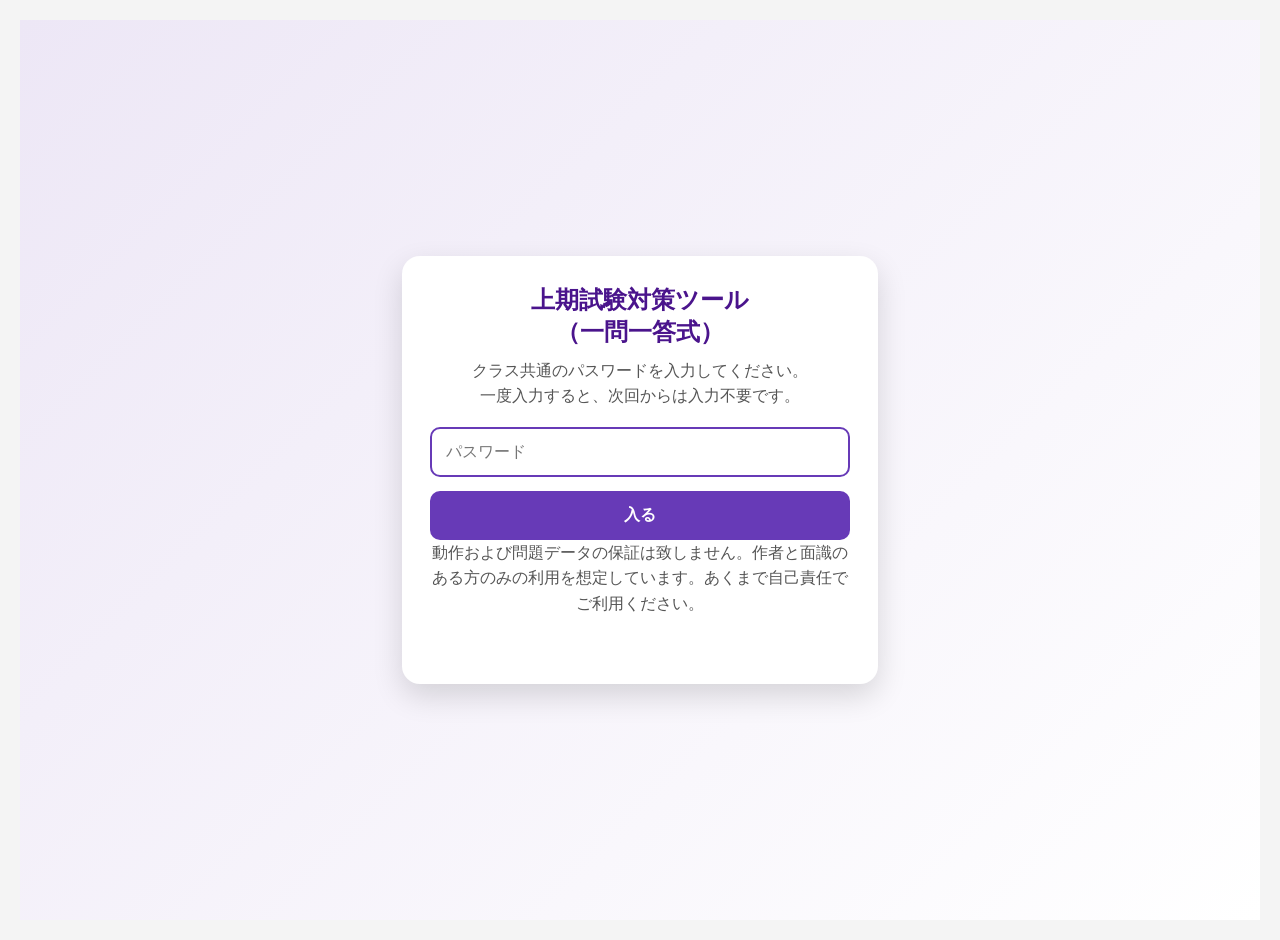
==== index.html @ c249b5f9 "Update index.html" ====
<!DOCTYPE html>
<html lang="ja">
<head>
<!-- PASSWORD_GUARD_VERSION: 2026c1_fixed2 -->
<meta charset="UTF-8">
<meta name="viewport" content="width=device-width, initial-scale=1.0">
<link rel="manifest" href="manifest.json">
<link rel="stylesheet" href="style.css">
<meta name="theme-color" content="#673AB7">

<style>
/* パスワードガード用 */
body.auth-locked .container {
  display: none !important;
}

#passwordGate {
  min-height: 100vh;
  display: flex;
  align-items: center;
  justify-content: center;
  padding: 24px;
  box-sizing: border-box;
  background: linear-gradient(135deg, #ede7f6, #ffffff);
}

.password-card {
  width: 100%;
  max-width: 420px;
  background: #ffffff;
  border-radius: 18px;
  padding: 28px;
  box-shadow: 0 12px 30px rgba(0, 0, 0, 0.14);
  text-align: center;
}

.password-card h1 {
  margin: 0 0 10px;
  font-size: 24px;
  color: #4a148c;
}

.password-card p {
  margin: 0 0 18px;
  color: #555;
  line-height: 1.6;
}

#passwordInput {
  width: 100%;
  box-sizing: border-box;
  padding: 14px;
  font-size: 16px;
  border: 2px solid #d1c4e9;
  border-radius: 10px;
  outline: none;
}

#passwordInput:focus {
  border-color: #673AB7;
}

#loginBtn {
  width: 100%;
  margin-top: 14px;
  padding: 14px;
  font-size: 16px;
  font-weight: bold;
  color: #ffffff;
  background: #673AB7;
  border: none;
  border-radius: 10px;
  cursor: pointer;
}

#loginBtn:hover {
  opacity: 0.9;
}

#passwordError {
  min-height: 22px;
  margin-top: 12px;
  color: #d32f2f;
  font-weight: bold;
}


body.auth-locked #passwordGate {
  display: flex !important;
}

body.auth-locked #themeToggle,
body.auth-locked #quizArea,
body.auth-locked #categoryArea,
body.auth-locked #statsArea {
  display: none !important;
}

body:not(.auth-locked) #passwordGate {
  display: none !important;
}
</style>
<script>
/*
  共通パスワード設定
  現在のパスワード: xxxxxx

  パスワードを変更する場合は、下の PASSWORD_HASH を新しいパスワードのSHA-256に変更し、
  AUTH_VERSION も v2, v3... のように変更してください。
  そうすると、すでに認証済みの人にも再入力を求められます。
*/
document.addEventListener('DOMContentLoaded', function () {
  const AUTH_VERSION = 'v1';
  const AUTH_KEY = 'shefQuizAuthenticatedVersion';
  const PASSWORD_HASH = '8fdc980de40254731422ea0e5ca7711b1dbfdc1279aa105863bb4b7db79f100e';

  const body = document.body;

  function isAuthenticated() {
    return localStorage.getItem(AUTH_KEY) === AUTH_VERSION;
  }

  function unlockApp() {
    body.classList.remove('auth-locked');
  }

  function lockApp() {
    body.classList.add('auth-locked');
  }

  async function sha256(text) {
    const data = new TextEncoder().encode(text);
    const hashBuffer = await crypto.subtle.digest('SHA-256', data);
    return Array.from(new Uint8Array(hashBuffer))
      .map(function (b) { return b.toString(16).padStart(2, '0'); })
      .join('');
  }

  async function checkPassword() {
    const input = document.getElementById('passwordInput');
    const error = document.getElementById('passwordError');
    const password = input.value;

    error.textContent = '';

    if (!password) {
      error.textContent = 'パスワードを入力してください。';
      return;
    }

    try {
      const inputHash = await sha256(password);
      if (inputHash === PASSWORD_HASH) {
        localStorage.setItem(AUTH_KEY, AUTH_VERSION);
        input.value = '';
        unlockApp();
      } else {
        error.textContent = 'パスワードが違います。';
        input.select();
      }
    } catch (e) {
      error.textContent = 'このブラウザでは認証処理が使えません。Chromeなどで開いてください。';
    }
  }

  if (isAuthenticated()) {
    unlockApp();
  } else {
    lockApp();
    setTimeout(function () {
      const input = document.getElementById('passwordInput');
      if (input) input.focus();
    }, 100);
  }

  const loginBtn = document.getElementById('loginBtn');
  const passwordInput = document.getElementById('passwordInput');

  if (loginBtn) {
    loginBtn.addEventListener('click', checkPassword);
  }

  if (passwordInput) {
    passwordInput.addEventListener('keydown', function (event) {
      if (event.key === 'Enter') {
        checkPassword();
      }
    });
  }
});
</script>

</head>
<body class="auth-locked">

<noscript>
  <div style="padding:16px; color:#b00020; font-weight:bold; text-align:center;">
    このアプリを使うにはJavaScriptを有効にしてください。
  </div>
</noscript>


<div id="passwordGate">
  <div class="password-card">
    <h1>上期試験対策ツール<br>（一問一答式）</h1>
    <p>クラス共通のパスワードを入力してください。<br>一度入力すると、次回からは入力不要です。</p>
    <input type="password" id="passwordInput" placeholder="パスワード" autocomplete="current-password">
    <button id="loginBtn" type="button">入る</button>
    <p>動作および問題データの保証は致しません。作者と面識のある方のみの利用を想定しています。あくまで自己責任でご利用ください。</p>
    <div id="passwordError" aria-live="polite"></div>
  </div>
</div>


<div class="container">

<div id="statsArea"></div>

<div id="categoryArea"></div>

<div id="quizArea" style="display:none;">

<h2 id="categoryTitle"></h2>

<div id="progress"></div>

<h3 id="question"></h3>

<div id="imageArea"></div>

<div id="choices"></div>

<div id="result"></div>

<button class="nextBtn" id="submitBtn">回答する</button>

<button class="nextBtn" id="nextBtn" style="display:none;">
次の問題へ
</button>
<button id="masterBtn">
✓ 覚えた
</button>


<div id="explanation"></div>

<button class="backBtn" id="backCategoryBtn">
カテゴリ選択へ戻る
</button>



</div>

<button id="themeToggle">🌙 ダークモード</button>

</div>


<script src="data/eiyougaku.js"></script>
<script src="data/syokuhingaku.js"></script>
<script src="data/foodsafety.js"></script>
<script src="data/healthylife.js?v-999"></script>
<script src="data/choririron.js"></script>
<script src="data/sekai.js"></script>
<script src="app.js"></script>

</body>
</html>
---- style.css ----
:root{
  --bg:#f4f4f4;
  --card:#ffffff;
  --text:#222;
}

body.dark{
  --bg:#1e1e1e;
  --card:#252525;
  --text:#f0f0f0;
}

body{
  margin:0;
  padding:20px;
  font-family:sans-serif;
  background:var(--bg);
  color:var(--text);

  transition:
    background 0.3s,
    color 0.3s;
}

.container{
  max-width:700px;
  margin:auto;
  background:var(--card);
  border-radius:15px;
  padding:20px;
  box-shadow:0 4px 12px rgba(0,0,0,0.15);
}

/* ボタン共通 */
button{
  width:100%;
  padding:14px;
  margin-top:10px;

  border:none;
  border-radius:10px;

  font-size:16px;
  cursor:pointer;

  -webkit-tap-highlight-color: transparent;

  transition:
    background 0.2s,
    color 0.2s,
    transform 0.1s,
    opacity 0.2s;
}

button:hover{
  opacity:0.92;
}

/* 選択肢 */
.choice{
  background:#e0e0e0;
  color:#222;
  border:1px solid #ccc;

  transition:
    background 0.2s,
    color 0.2s,
    transform 0.1s;
}

.choice:active{
  transform:scale(0.98);
}

/* ダークモード時の選択肢 */
body.dark .choice{
  background:#2b2b2b;
  color:#f5f5f5;
  border:1px solid #555;
}
body.dark .correct{
  background:#4CAF50 !important;
  color:white !important;
  border:2px solid #81C784 !important;
}

body.dark .wrong{
  background:#f44336 !important;
  color:white !important;
  border:2px solid #EF9A9A !important;
}
body.dark .selected{
  background:#2196F3 !important;
  color:white !important;

  border:2px solid #90CAF9 !important;

  box-shadow:
    0 0 0 2px rgba(144,202,249,0.25),
    0 4px 12px rgba(0,0,0,0.4);

  transform:scale(1.02);
}

/* 回答状態 */
.selected{
  background:#90CAF9;
  border:2px solid #1976D2;
}

.correct{
  background:#4CAF50;
  color:white;
}

.wrong{
  background:#f44336;
  color:white;
}

/* ボタン */
.nextBtn{
  background:#2196F3;
  color:white;
}

.categoryBtn{
  background:#673AB7;
  color:white;
}

.retryBtn{
  display:block;
  width:100%;

  margin-top:30px;
  padding:16px;

  border:none;
  border-radius:14px;

  background:#ff9800;
  color:white;

  font-size:16px;
  font-weight:bold;
}

body.dark .retryBtn{
  background:#ffb74d;
  color:#222;
}

.backBtn{
  margin-top:20px;
  background:#777;
  color:white;
}

/* ダークモード切替ボタン */
#themeToggle{

  display:block;

  width:100%;
  max-width:250px;

  margin:30px auto 0;

  padding:12px 16px;

  border:none;

  border-radius:999px;

  background:#673AB7;

  color:white;

  font-size:14px;

  transition:0.2s;
}

/* 画像 */
img{
  max-width:100%;
  border-radius:10px;
}

/* 解説 */
.mainExplanation{
  margin-top:10px;
  padding:12px;

  background:#f5f5f5;

  border-radius:10px;
}

body.dark .mainExplanation{
  background:#222;
  color:#fff;

  padding:15px;

  border-radius:12px;

  line-height:1.8;
}

.choiceExplanationTitle{
  margin-top:15px;
  font-size:18px;
}

body.dark .choiceExplanationTitle{
  color:#ffd54f;
  margin-top:20px;
}

.choiceExplanationItem{
  margin-top:10px;
  padding:10px;

  border-radius:10px;

  background:#fafafa;

  line-height:1.6;
}

body.dark .choiceExplanationItem{
  background:#2d2d2d;
  color:#fff;

  padding:12px;
  margin-top:10px;

  border-radius:10px;
}
body.dark .choice:hover{
  background:#404040;
  transform:translateY(-1px);
}

/* 間違えた選択肢は赤を優先 */
.selected.wrong{
  background:#f44336 !important;
  color:white !important;
  border:2px solid #EF9A9A !important;

  box-shadow:
    0 0 0 2px rgba(239,154,154,0.25),
    0 4px 12px rgba(0,0,0,0.4);
}

/* ダークモード時 */
body.dark .selected.wrong{
  background:#f44336 !important;
  color:white !important;
  border:2px solid #EF9A9A !important;
}
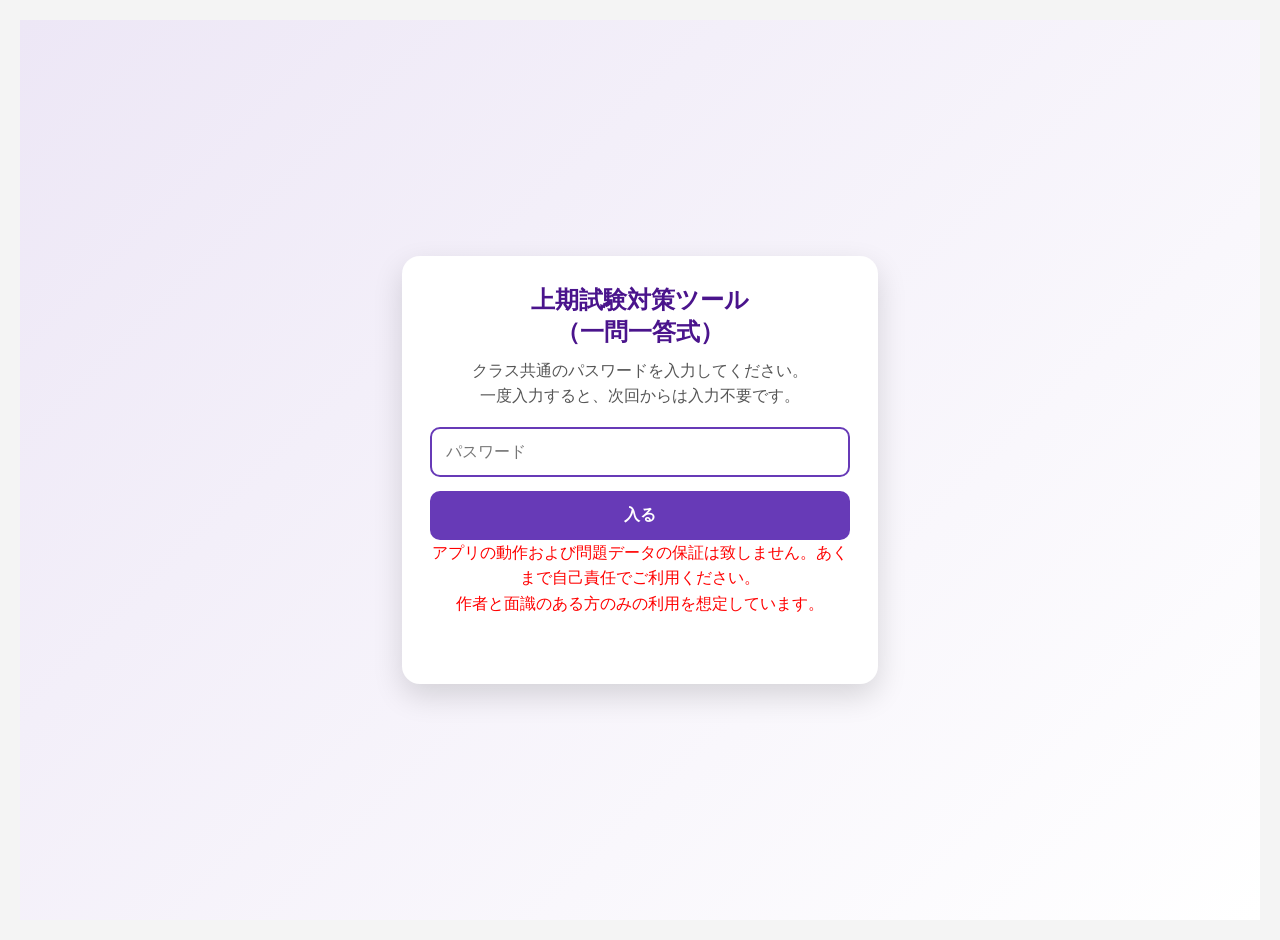
==== commit 7cc762da: "Update index.html" ====
--- a/index.html
+++ b/index.html
@@ -206,7 +206,7 @@
     <p>クラス共通のパスワードを入力してください。<br>一度入力すると、次回からは入力不要です。</p>
     <input type="password" id="passwordInput" placeholder="パスワード" autocomplete="current-password">
     <button id="loginBtn" type="button">入る</button>
-    <p>動作および問題データの保証は致しません。作者と面識のある方のみの利用を想定しています。あくまで自己責任でご利用ください。</p>
+    <p> <span style="color: red;">アプリの動作および問題データの保証は致しません。あくまで自己責任でご利用ください。<br>作者と面識のある方のみの利用を想定しています。</span></p>
     <div id="passwordError" aria-live="polite"></div>
   </div>
 </div>
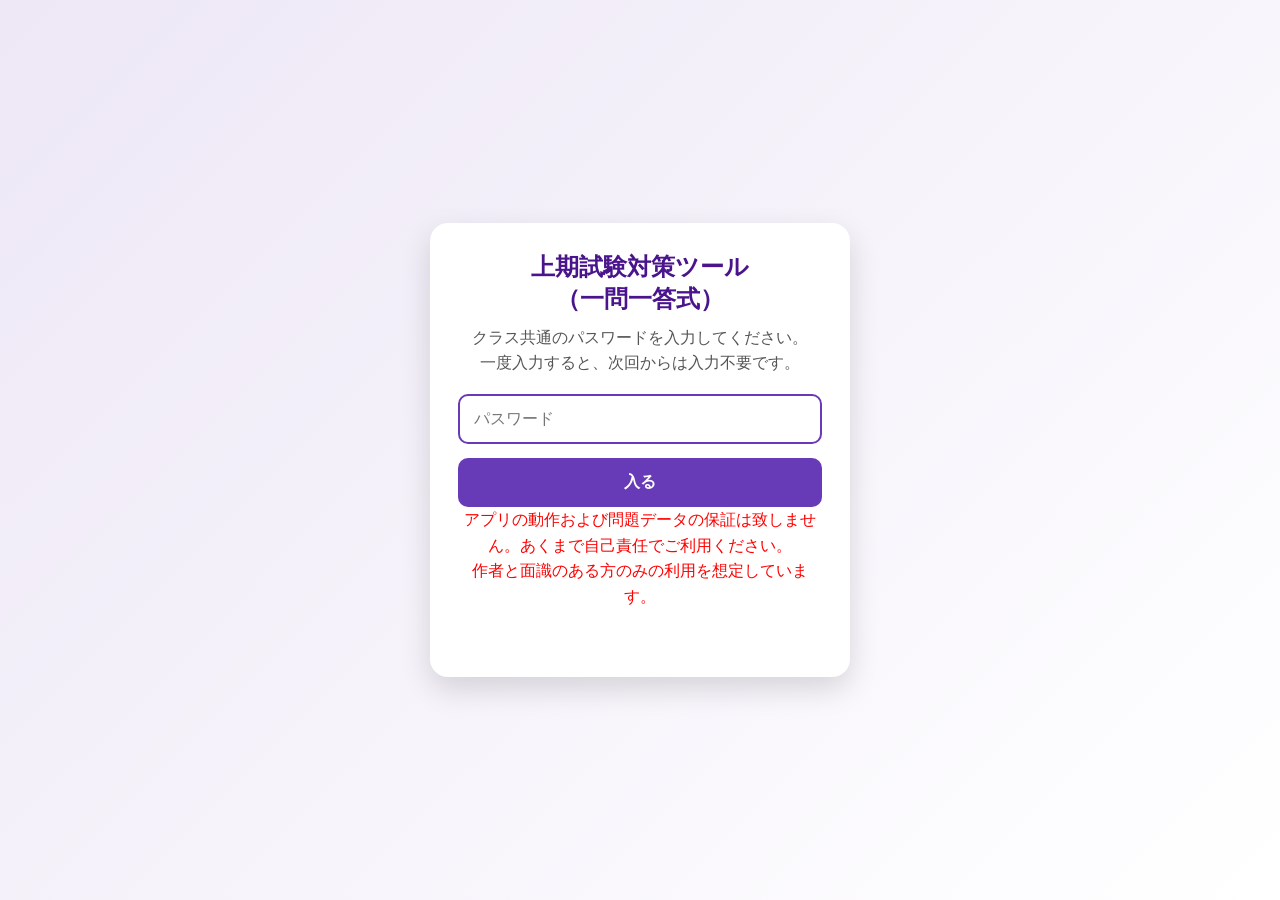
==== commit 2ccd81f4: "Add files via upload" ====
--- a/index.html
+++ b/index.html
@@ -5,7 +5,7 @@
 <meta charset="UTF-8">
 <meta name="viewport" content="width=device-width, initial-scale=1.0">
 <link rel="manifest" href="manifest.json">
-<link rel="stylesheet" href="style.css">
+<link rel="stylesheet" href="style.css?v=20260705-1">
 <meta name="theme-color" content="#673AB7">
 
 <style>
@@ -190,6 +190,25 @@
 });
 </script>
 
+<script>
+(function () {
+  const KEY = 'shefQuizCacheCleanup_20260705_1';
+  if (sessionStorage.getItem(KEY)) return;
+  sessionStorage.setItem(KEY, '1');
+  const jobs = [];
+  if ('serviceWorker' in navigator) {
+    jobs.push(navigator.serviceWorker.getRegistrations()
+      .then(rs => Promise.all(rs.map(r => r.unregister()))).catch(() => {}));
+  }
+  if ('caches' in window) {
+    jobs.push(caches.keys()
+      .then(ks => Promise.all(ks.map(k => caches.delete(k)))).catch(() => {}));
+  }
+  Promise.all(jobs).then(() => {
+    if (navigator.serviceWorker && navigator.serviceWorker.controller) location.reload();
+  });
+})();
+</script>
 </head>
 <body class="auth-locked">
 
@@ -263,7 +282,7 @@
 <script src="data/healthylife.js?v-999"></script>
 <script src="data/choririron.js"></script>
 <script src="data/sekai.js"></script>
-<script src="app.js"></script>
+<script src="app.js?v=20260705-1"></script>
 
 </body>
 </html>
--- a/style.css
+++ b/style.css
@@ -261,3 +261,16 @@
   color:white !important;
   border:2px solid #EF9A9A !important;
 }
+
+/* Windows Chrome / password gate layout fix */
+html, body { width:100%; min-height:100%; box-sizing:border-box; }
+*, *::before, *::after { box-sizing:inherit; }
+body.auth-locked { padding:0 !important; overflow-x:hidden; }
+body.auth-locked #passwordGate {
+  width:100%; min-height:100vh; min-height:100dvh; margin:0;
+}
+body:not(.auth-locked) #passwordGate {
+  display:none !important; pointer-events:none !important; visibility:hidden !important;
+}
+body:not(.auth-locked) .container { position:relative; z-index:1; }
+#backCategoryBtn { position:relative; z-index:5; pointer-events:auto; }
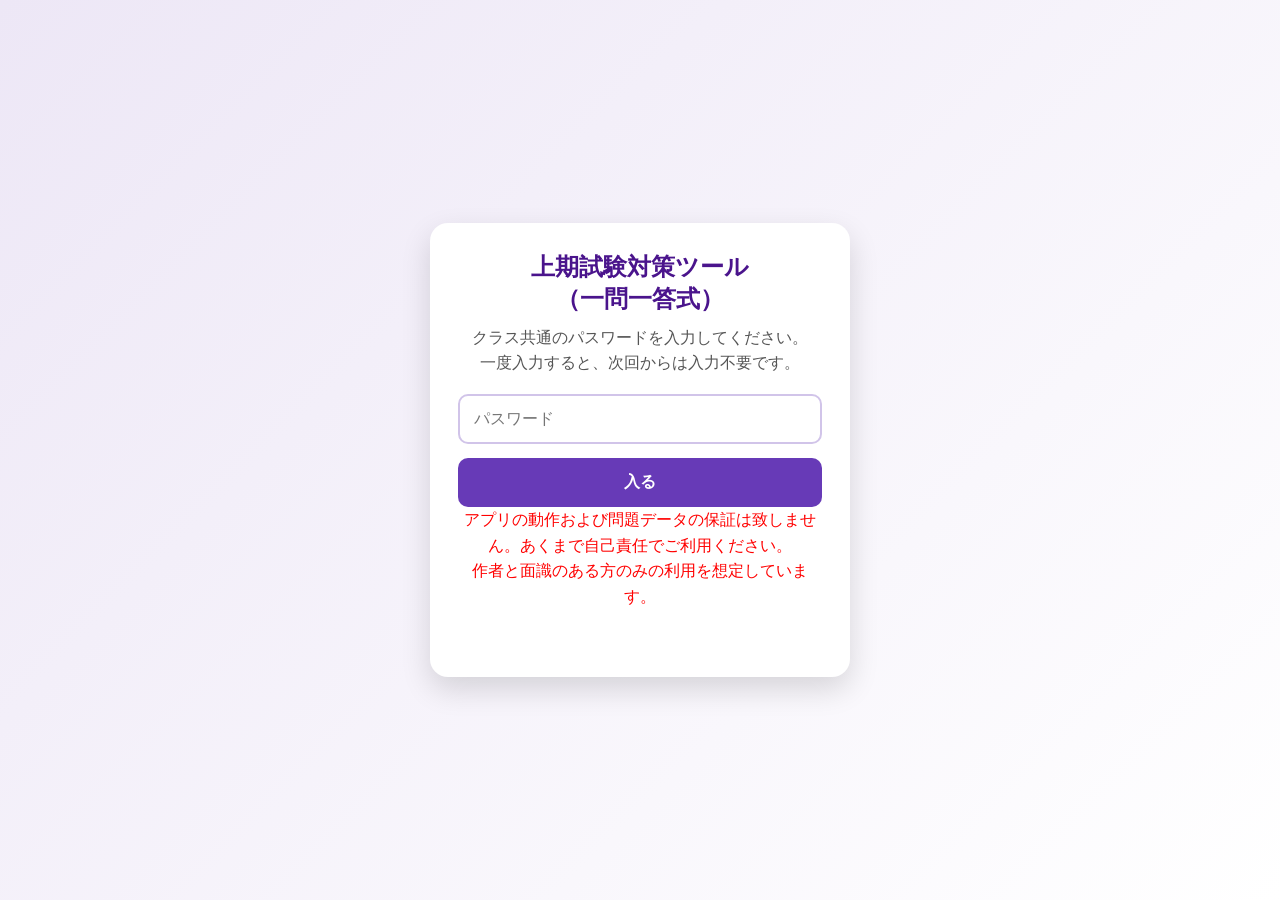
==== commit 8b69a301: "Add files via upload" ====
--- a/index.html
+++ b/index.html
@@ -1,6 +1,17 @@
 <!DOCTYPE html>
 <html lang="ja">
 <head>
+
+<!-- Google tag (gtag.js) -->
+<script async src="https://www.googletagmanager.com/gtag/js?id=G-ELKN6ZGJD6"></script>
+<script>
+  window.dataLayer = window.dataLayer || [];
+  function gtag(){dataLayer.push(arguments);}
+  gtag('js', new Date());
+
+  gtag('config', 'G-ELKN6ZGJD6');
+</script>
+
 <!-- PASSWORD_GUARD_VERSION: 2026c1_fixed2 -->
 <meta charset="UTF-8">
 <meta name="viewport" content="width=device-width, initial-scale=1.0">
@@ -276,13 +287,13 @@
 </div>
 
 
-<script src="data/eiyougaku.js"></script>
-<script src="data/syokuhingaku.js"></script>
-<script src="data/foodsafety.js"></script>
-<script src="data/healthylife.js?v-999"></script>
-<script src="data/choririron.js"></script>
-<script src="data/sekai.js"></script>
-<script src="app.js?v=20260705-1"></script>
+<script src="data/eiyougaku.js?v=20260710-2"></script>
+<script src="data/syokuhingaku.js?v=20260710-2"></script>
+<script src="data/foodsafety.js?v=20260710-2"></script>
+<script src="data/healthylife.js?v=20260710-2"></script>
+<script src="data/choririron.js?v=20260710-2"></script>
+<script src="data/sekai.js?v=20260710-2"></script>
+<script src="app.js?v=20260710-2"></script>
 
 </body>
 </html>
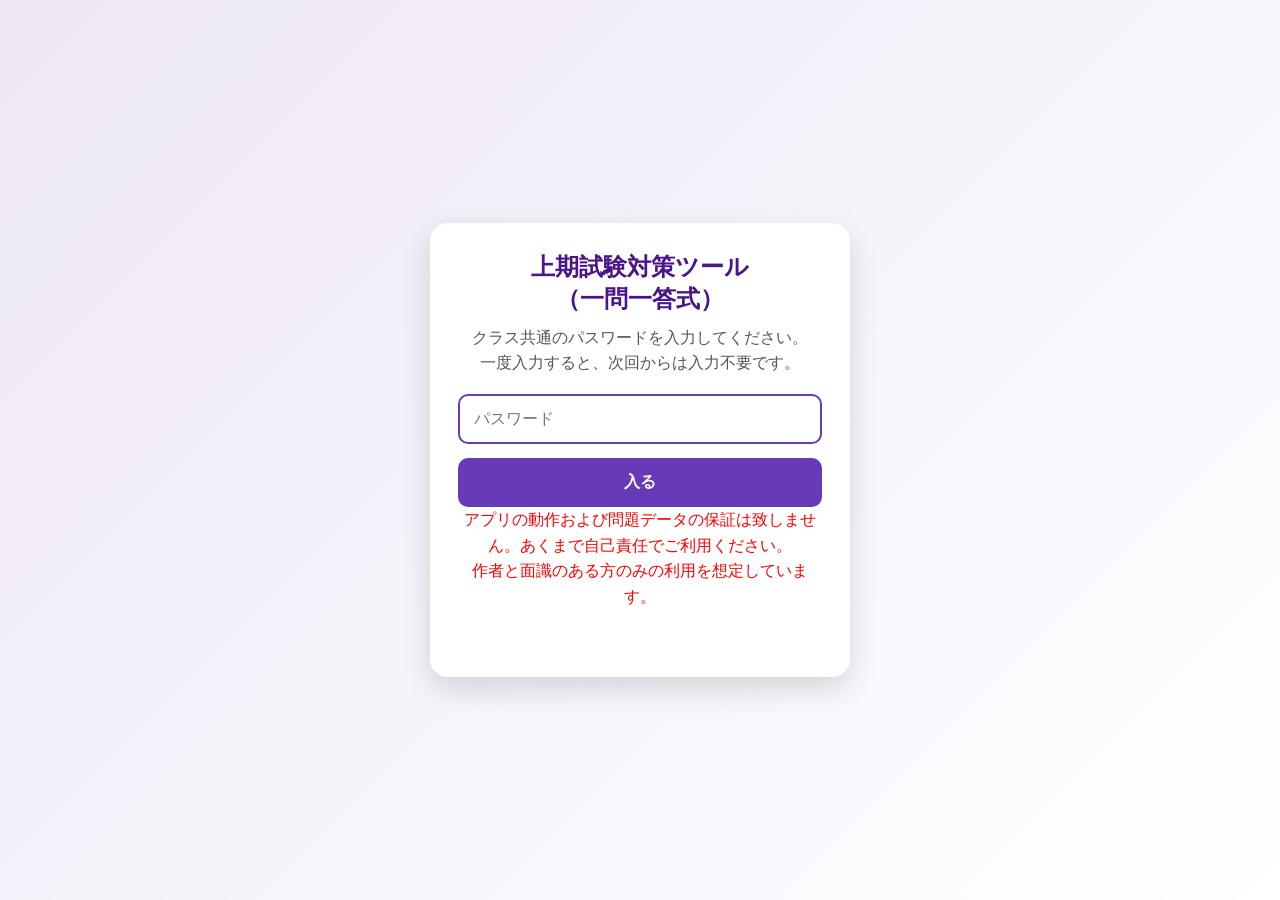
==== commit d465c419: "Add files via upload" ====
--- a/index.html
+++ b/index.html
@@ -16,7 +16,10 @@
 <meta charset="UTF-8">
 <meta name="viewport" content="width=device-width, initial-scale=1.0">
 <link rel="manifest" href="manifest.json">
-<link rel="stylesheet" href="style.css?v=20260705-1">
+<meta http-equiv="Cache-Control" content="no-cache, no-store, must-revalidate">
+<meta http-equiv="Pragma" content="no-cache">
+<meta http-equiv="Expires" content="0">
+<link id="appStylesheet" rel="stylesheet" href="style.css">
 <meta name="theme-color" content="#673AB7">
 
 <style>
@@ -287,13 +290,118 @@
 </div>
 
 
-<script src="data/eiyougaku.js?v=20260710-2"></script>
-<script src="data/syokuhingaku.js?v=20260710-2"></script>
-<script src="data/foodsafety.js?v=20260710-2"></script>
-<script src="data/healthylife.js?v=20260710-2"></script>
-<script src="data/choririron.js?v=20260710-2"></script>
-<script src="data/sekai.js?v=20260710-2"></script>
-<script src="app.js?v=20260710-2"></script>
+
+
+<script>
+(async function bootstrapQuizApp(){
+  const VERSION_STORAGE_KEY = "shefQuizServerVersion";
+  const CHECK_INTERVAL_MS = 5 * 60 * 1000;
+  const assetFiles = [
+    "data/eiyougaku.js",
+    "data/syokuhingaku.js",
+    "data/foodsafety.js",
+    "data/healthylife.js",
+    "data/choririron.js",
+    "data/sekai.js",
+    "data/summary_exam_questions.js",
+    "data/chatgpt_yosou_200.js",
+    "app.js"
+  ];
+
+  async function getServerVersion(){
+    const response = await fetch(`version.json?t=${Date.now()}`, {
+      cache: "no-store",
+      headers: { "Cache-Control": "no-cache" }
+    });
+    if(!response.ok) throw new Error(`version.json: ${response.status}`);
+    const data = await response.json();
+    if(!data.version) throw new Error("versionが設定されていません");
+    return String(data.version);
+  }
+
+  async function clearBrowserCaches(){
+    try {
+      if("serviceWorker" in navigator){
+        const registrations = await navigator.serviceWorker.getRegistrations();
+        await Promise.all(registrations.map(registration => registration.unregister()));
+      }
+      if("caches" in window){
+        const names = await caches.keys();
+        await Promise.all(names.map(name => caches.delete(name)));
+      }
+    } catch(error){
+      console.warn("キャッシュ削除に失敗しました", error);
+    }
+  }
+
+  function loadScript(src){
+    return new Promise((resolve, reject) => {
+      const script = document.createElement("script");
+      script.src = src;
+      script.async = false;
+      script.onload = resolve;
+      script.onerror = () => reject(new Error(`${src} を読み込めませんでした`));
+      document.body.appendChild(script);
+    });
+  }
+
+  let serverVersion;
+  try {
+    serverVersion = await getServerVersion();
+  } catch(error){
+    console.warn("更新番号を取得できなかったため、保存済み番号で起動します", error);
+    serverVersion = localStorage.getItem(VERSION_STORAGE_KEY) || "fallback-1";
+  }
+
+  const savedVersion = localStorage.getItem(VERSION_STORAGE_KEY);
+  if(savedVersion && savedVersion !== serverVersion){
+    await clearBrowserCaches();
+  }
+
+  window.__APP_SERVER_VERSION__ = serverVersion;
+  const encodedVersion = encodeURIComponent(serverVersion);
+  const stylesheet = document.getElementById("appStylesheet");
+  if(stylesheet) stylesheet.href = `style.css?v=${encodedVersion}`;
+
+  try {
+    for(const file of assetFiles){
+      await loadScript(`${file}?v=${encodedVersion}`);
+    }
+    localStorage.setItem(VERSION_STORAGE_KEY, serverVersion);
+  } catch(error){
+    console.error(error);
+    document.body.insertAdjacentHTML("afterbegin",
+      '<div style="padding:14px;background:#b71c1c;color:white;text-align:center;font-weight:bold;">最新版の読み込みに失敗しました。通信状態を確認して再読み込みしてください。</div>');
+    return;
+  }
+
+  let checking = false;
+  async function checkForServerUpdate(){
+    if(checking) return;
+    checking = true;
+    try {
+      const latestVersion = await getServerVersion();
+      if(latestVersion !== serverVersion){
+        await clearBrowserCaches();
+        localStorage.setItem(VERSION_STORAGE_KEY, latestVersion);
+        const url = new URL(location.href);
+        url.searchParams.set("appVersion", latestVersion);
+        location.replace(url.toString());
+      }
+    } catch(error){
+      console.warn("更新確認に失敗しました", error);
+    } finally {
+      checking = false;
+    }
+  }
+
+  document.addEventListener("visibilitychange", () => {
+    if(document.visibilityState === "visible") checkForServerUpdate();
+  });
+  window.addEventListener("pageshow", checkForServerUpdate);
+  setInterval(checkForServerUpdate, CHECK_INTERVAL_MS);
+})();
+</script>
 
 </body>
 </html>
--- a/style.css
+++ b/style.css
@@ -274,3 +274,14 @@
 }
 body:not(.auth-locked) .container { position:relative; z-index:1; }
 #backCategoryBtn { position:relative; z-index:5; pointer-events:auto; }
+
+
+.categoryBtn.predictedCategoryBtn{background:#00897B;color:white;font-weight:bold;}
+.categoryBtn.predictedCategoryBtn:hover{background:#00796B;opacity:1;}
+body.dark .categoryBtn.predictedCategoryBtn{background:#26A69A;color:#111;}
+
+
+/* まとめ問題（試験対策）カテゴリ専用 */
+.categoryBtn.summaryCategoryBtn{background:#C62828;color:white;font-weight:bold;border:2px solid #FFCDD2;}
+.categoryBtn.summaryCategoryBtn:hover{background:#B71C1C;opacity:1;}
+body.dark .categoryBtn.summaryCategoryBtn{background:#EF5350;color:#111;border-color:#FFCDD2;}
